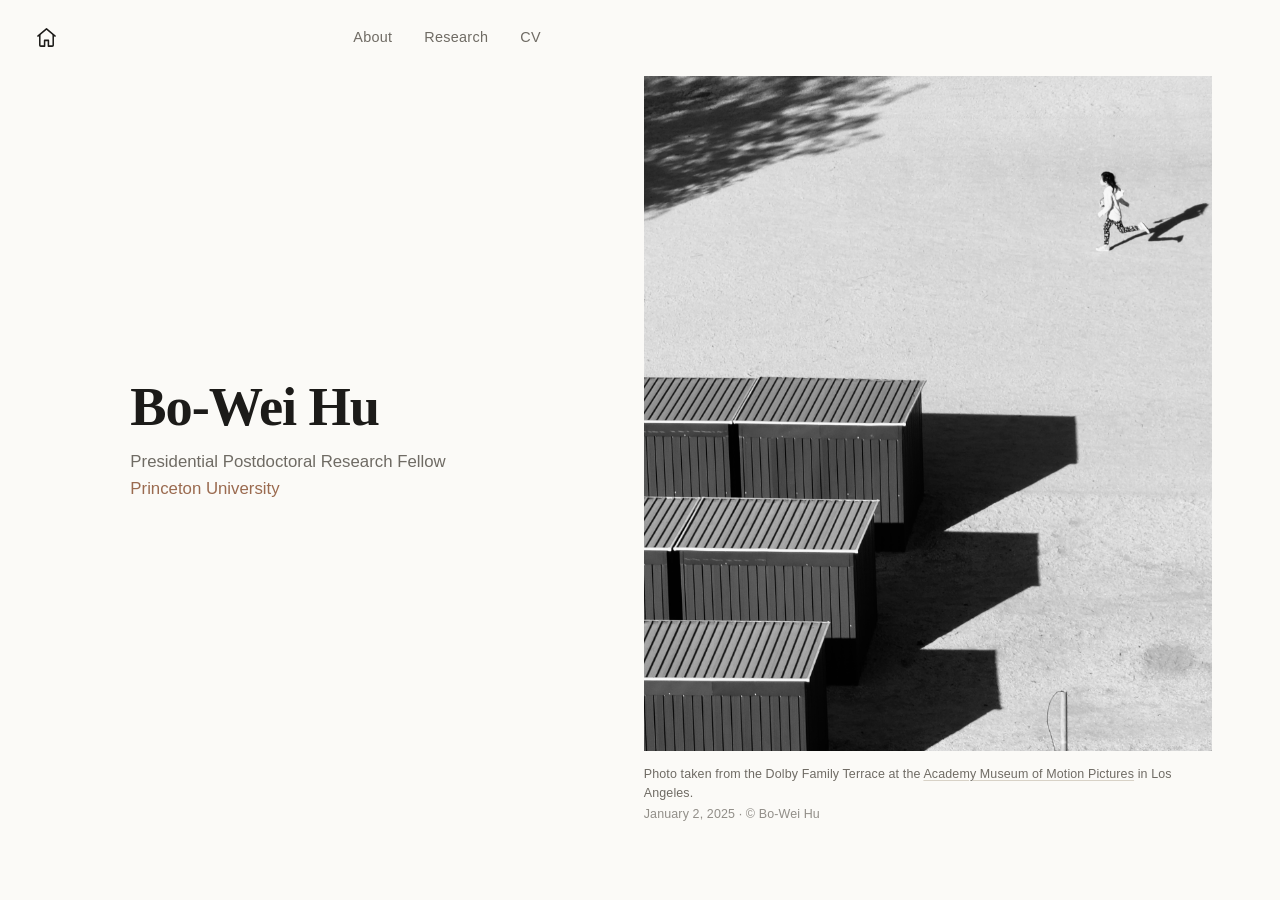
==== site/index.html @ 2cbc2140 "Replace Hugo site with minimal static site Publish a hand-written HTML/CSS site (Home, About, Resear" ====
<!doctype html>
<html lang="en">
<head>
<meta charset="utf-8" />
<meta name="viewport" content="width=device-width, initial-scale=1" />
<title>Bo-Wei Hu</title>
<link rel="stylesheet" href="styles.css" />
</head>
<body>
  <div class="page">
    <div class="home-left">
      <header class="topbar">
        <a class="brand" href="index.html" aria-label="Home" title="Home">
          <svg viewBox="0 0 24 24" fill="none" stroke="currentColor" stroke-width="1.6" stroke-linecap="round" stroke-linejoin="round">
            <path d="M3 10.5 12 3l9 7.5" />
            <path d="M5 9.5V20a1 1 0 0 0 1 1h4v-6h4v6h4a1 1 0 0 0 1-1V9.5" />
          </svg>
        </a>
        <nav class="navlinks">
          <a href="about.html">About</a>
          <a href="research.html">Research</a>
          <a href="uploads/resume.pdf" target="_blank" rel="noopener">CV</a>
        </nav>
      </header>

      <div class="hero">
        <h1 class="name">Bo-Wei Hu</h1>
        <p class="title">Presidential Postdoctoral Research Fellow<br /><span class="org">Princeton University</span></p>
      </div>
    </div>

    <div class="home-right">
      <figure>
        <img src="images/DSCF0525.jpg" alt="A lone runner crossing a vast sunlit plaza, seen from above" />
        <figcaption class="caption">
          Photo taken from the Dolby Family Terrace at the
          <a href="https://www.academymuseum.org" target="_blank" rel="noopener">Academy Museum of Motion Pictures</a>
          in Los Angeles.
          <span class="date">January 2, 2025 &middot; &copy; Bo-Wei Hu</span>
        </figcaption>
      </figure>
    </div>
  </div>
</body>
</html>
---- site/styles.css ----
:root {
  --bg: #fbfaf7;
  --ink: #1c1b19;
  --muted: #6f6b64;
  --accent: #9a6a4f;
  --rule: #d8d2c7;
}
@media (prefers-color-scheme: dark) {
  :root {
    --bg: #16150f;
    --ink: #ece7dd;
    --muted: #a49e92;
    --accent: #c99a7c;
    --rule: #2b2920;
  }
}

* { box-sizing: border-box; }
html, body { margin: 0; padding: 0; }
body {
  background: var(--bg);
  color: var(--ink);
  font-family: -apple-system, BlinkMacSystemFont, "Segoe UI", Roboto, Helvetica, Arial, sans-serif;
  line-height: 1.65;
  -webkit-font-smoothing: antialiased;
  text-rendering: optimizeLegibility;
}

a { color: inherit; }

/* ---------- Shared header ---------- */
.topbar {
  display: flex;
  align-items: center;
  justify-content: space-between;
  gap: 1.5rem;
  padding: 1.6rem 2.2rem;
}
.brand {
  display: inline-flex;
  align-items: center;
  text-decoration: none;
  color: var(--ink);
  transition: color 0.15s ease;
}
.brand:hover { color: var(--accent); }
.brand svg { width: 23px; height: 23px; display: block; }
.navlinks { display: flex; gap: 2rem; }
.navlinks a {
  color: var(--muted);
  text-decoration: none;
  font-size: 0.9rem;
  letter-spacing: 0.02em;
  transition: color 0.15s ease;
}
.navlinks a:hover { color: var(--accent); }
.navlinks a.active { color: var(--ink); }

/* ---------- Serif display type ---------- */
.name {
  font-family: Georgia, "Times New Roman", serif;
  font-weight: 600;
  font-size: clamp(2.4rem, 4.6vw, 3.4rem);
  letter-spacing: -0.02em;
  line-height: 1.1;
  margin: 0 0 0.6rem;
}
.title { font-size: 1.05rem; color: var(--muted); margin: 0 0 2rem; }
.title .org { color: var(--accent); }
.divider { width: 40px; height: 1px; background: var(--rule); border: 0; margin: 0 0 2rem; }
.bio { font-size: 1.08rem; margin: 0 0 2.2rem; text-wrap: pretty; }

/* ---------- Social / contact icons ---------- */
.icons { display: flex; gap: 1.4rem; }
.icons a {
  color: var(--muted);
  display: inline-flex;
  transition: color 0.15s ease, transform 0.15s ease;
}
.icons a:hover { color: var(--accent); transform: translateY(-2px); }
.icons svg { width: 22px; height: 22px; display: block; }

/* =====================================================
   HOME  (index.html)
   ===================================================== */
.page {
  min-height: 100vh;
  display: grid;
  grid-template-columns: 0.9fr 1.1fr;
}
.home-left {
  display: flex;
  flex-direction: column;
  padding: 0 2.2rem 1.6rem;
}
.home-left .topbar { padding-left: 0; padding-right: 0; }
.hero {
  flex: 1;
  display: flex;
  flex-direction: column;
  justify-content: center;
  max-width: 440px;
  margin: 0 auto;
  padding: 4vh 0 8vh;
}
.home-right {
  position: relative;
  background: var(--bg);
  display: flex;
  align-items: center;
  justify-content: center;
  padding: 3vh 1.5rem;
  overflow: hidden;
}
.home-right figure {
  margin: 0;
  display: block;
  width: fit-content;
  max-width: 100%;
}
.home-right img {
  max-width: 100%;
  max-height: 75vh;
  object-fit: contain;
  display: block;
}
.caption {
  /* width:0 + min-width:100% locks the caption to the image's width */
  width: 0;
  min-width: 100%;
  box-sizing: border-box;
  margin: 0.85rem 0 0;
  font-size: 0.78rem;
  line-height: 1.5;
  color: var(--muted);
  letter-spacing: 0.01em;
}
.caption .date { display: block; margin-top: 0.15rem; opacity: 0.75; }
.caption a {
  color: var(--muted);
  text-decoration: underline;
  text-decoration-color: var(--rule);
  text-underline-offset: 2px;
  transition: color 0.15s ease, text-decoration-color 0.15s ease;
}
.caption a:hover { color: var(--accent); text-decoration-color: var(--accent); }

@media (max-width: 760px) {
  .page { grid-template-columns: 1fr; }
  .home-right { order: 2; min-height: 60vh; }
  .hero { padding: 6vh 0 4vh; }
}

/* =====================================================
   ABOUT  (about.html)
   ===================================================== */
.about-main {
  max-width: 720px;
  margin: 0 auto;
  padding: 2vh 2.2rem 12vh;
}
.intro {
  display: grid;
  grid-template-columns: 200px 1fr;
  gap: 2.2rem;
  align-items: center;
  margin: 2vh 0 3rem;
}
.portrait {
  width: 200px;
  height: auto;
  aspect-ratio: 1156 / 1444;
  object-fit: cover;
  border-radius: 12px;
  display: block;
}
.intro .name { font-size: clamp(2rem, 4vw, 2.6rem); margin-bottom: 0.5rem; }
.intro .title { margin-bottom: 1.3rem; }

.prose { font-size: 1.06rem; }
.prose p { margin: 0 0 1.25rem; text-wrap: pretty; }
.prose a {
  color: inherit;
  text-decoration: none;
  transition: color 0.15s ease;
}
.prose a:hover { color: var(--accent); }
.prose em { font-style: italic; }

.meta {
  display: grid;
  grid-template-columns: 1fr 1fr;
  gap: 2.5rem;
  margin-top: 3.5rem;
  padding-top: 2.5rem;
  border-top: 1px solid var(--rule);
}
.section-label {
  font-size: 0.72rem;
  text-transform: uppercase;
  letter-spacing: 0.14em;
  color: var(--muted);
  margin: 0 0 1rem;
  font-weight: 600;
}
.edu-list, .interest-list { list-style: none; margin: 0; padding: 0; }
.edu-list li { margin-bottom: 1rem; }
.edu-list .course { display: block; font-size: 0.98rem; }
.edu-list .inst { display: block; font-size: 0.9rem; color: var(--muted); }
.edu-list .year { font-size: 0.85rem; color: var(--muted); opacity: 0.8; }
.interest-list li {
  font-size: 0.98rem;
  padding: 0.35rem 0;
  border-bottom: 1px solid var(--rule);
}
.interest-list li:last-child { border-bottom: 0; }

@media (max-width: 620px) {
  .intro { grid-template-columns: 1fr; gap: 1.4rem; justify-items: start; }
  .portrait { width: 150px; }
  .meta { grid-template-columns: 1fr; gap: 2.2rem; }
}

/* =====================================================
   RESEARCH  (research.html)
   ===================================================== */
.page-title { margin: 2vh 0 2.5rem; }
.rgroup { margin-bottom: 3rem; }
.rgroup-title {
  font-family: Georgia, "Times New Roman", serif;
  font-weight: 600;
  font-size: 1.35rem;
  letter-spacing: -0.01em;
  margin: 0 0 1.2rem;
  padding-bottom: 0.6rem;
  border-bottom: 1px solid var(--rule);
}
.paper-list { list-style: none; margin: 0; padding: 0; }
.paper { margin-bottom: 1.5rem; }
.paper:last-child { margin-bottom: 0; }
.paper-title { display: block; font-size: 1.05rem; line-height: 1.45; }
.paper-title a {
  text-decoration: none;
  color: inherit;
  transition: color 0.15s ease;
}
.paper-title a:hover { color: var(--accent); }
.paper-meta { display: block; font-size: 0.85rem; color: var(--muted); margin-top: 0.28rem; }
.paper-meta .status { color: var(--accent); }
.award-list { list-style: none; margin: 0.5rem 0 0 1.4rem; padding: 0; }
.award-list li {
  position: relative;
  padding-left: 1.05rem;
  margin-top: 0.2rem;
  font-size: 0.82rem;
  line-height: 1.5;
  color: var(--muted);
}
.award-list li::before {
  content: "";
  position: absolute;
  left: 0;
  top: 0.62em;
  width: 5px;
  height: 5px;
  border-radius: 50%;
  background: var(--accent);
}
.badge {
  display: inline-block;
  font-size: 0.66rem;
  text-transform: uppercase;
  letter-spacing: 0.08em;
  color: var(--accent);
  border: 1px solid var(--rule);
  border-radius: 999px;
  padding: 0.1rem 0.55rem;
  margin-left: 0.55rem;
  vertical-align: middle;
  white-space: nowrap;
}
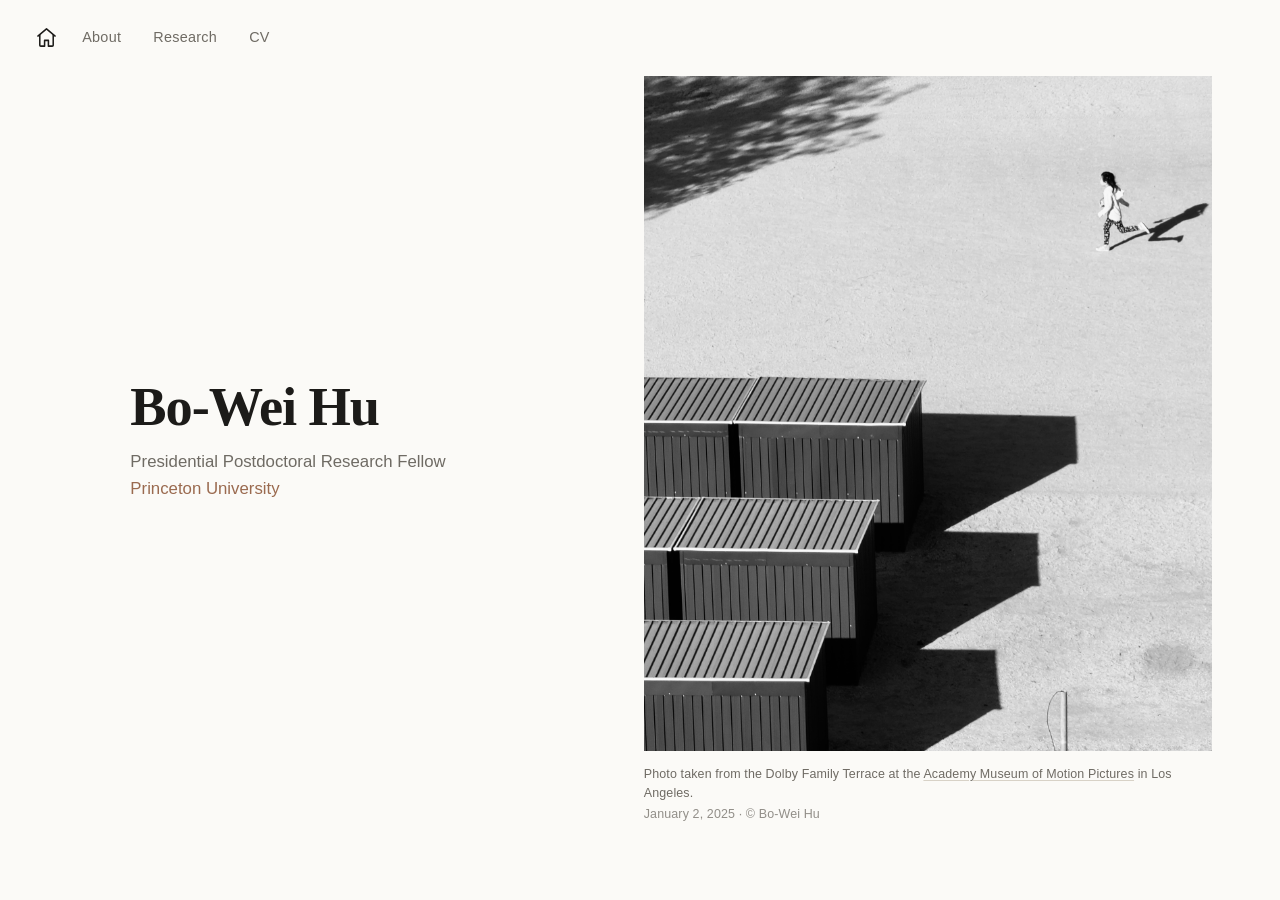
==== commit c2800d82: "Add tiger emoji favicon Co-Authored-By: Claude Opus 4.8 <noreply@anthropic.com>" ====
--- a/site/index.html
+++ b/site/index.html
@@ -4,6 +4,7 @@
 <meta charset="utf-8" />
 <meta name="viewport" content="width=device-width, initial-scale=1" />
 <title>Bo-Wei Hu</title>
+<link rel="icon" type="image/svg+xml" href="favicon.svg" />
 <link rel="stylesheet" href="styles.css" />
 </head>
 <body>
--- a/site/styles.css
+++ b/site/styles.css
@@ -32,7 +32,7 @@
 .topbar {
   display: flex;
   align-items: center;
-  justify-content: space-between;
+  justify-content: flex-end;
   gap: 1.5rem;
   padding: 1.6rem 2.2rem;
 }
@@ -93,7 +93,7 @@
   flex-direction: column;
   padding: 0 2.2rem 1.6rem;
 }
-.home-left .topbar { padding-left: 0; padding-right: 0; }
+.home-left .topbar { padding-left: 0; padding-right: 0; justify-content: flex-start; }
 .hero {
   flex: 1;
   display: flex;
